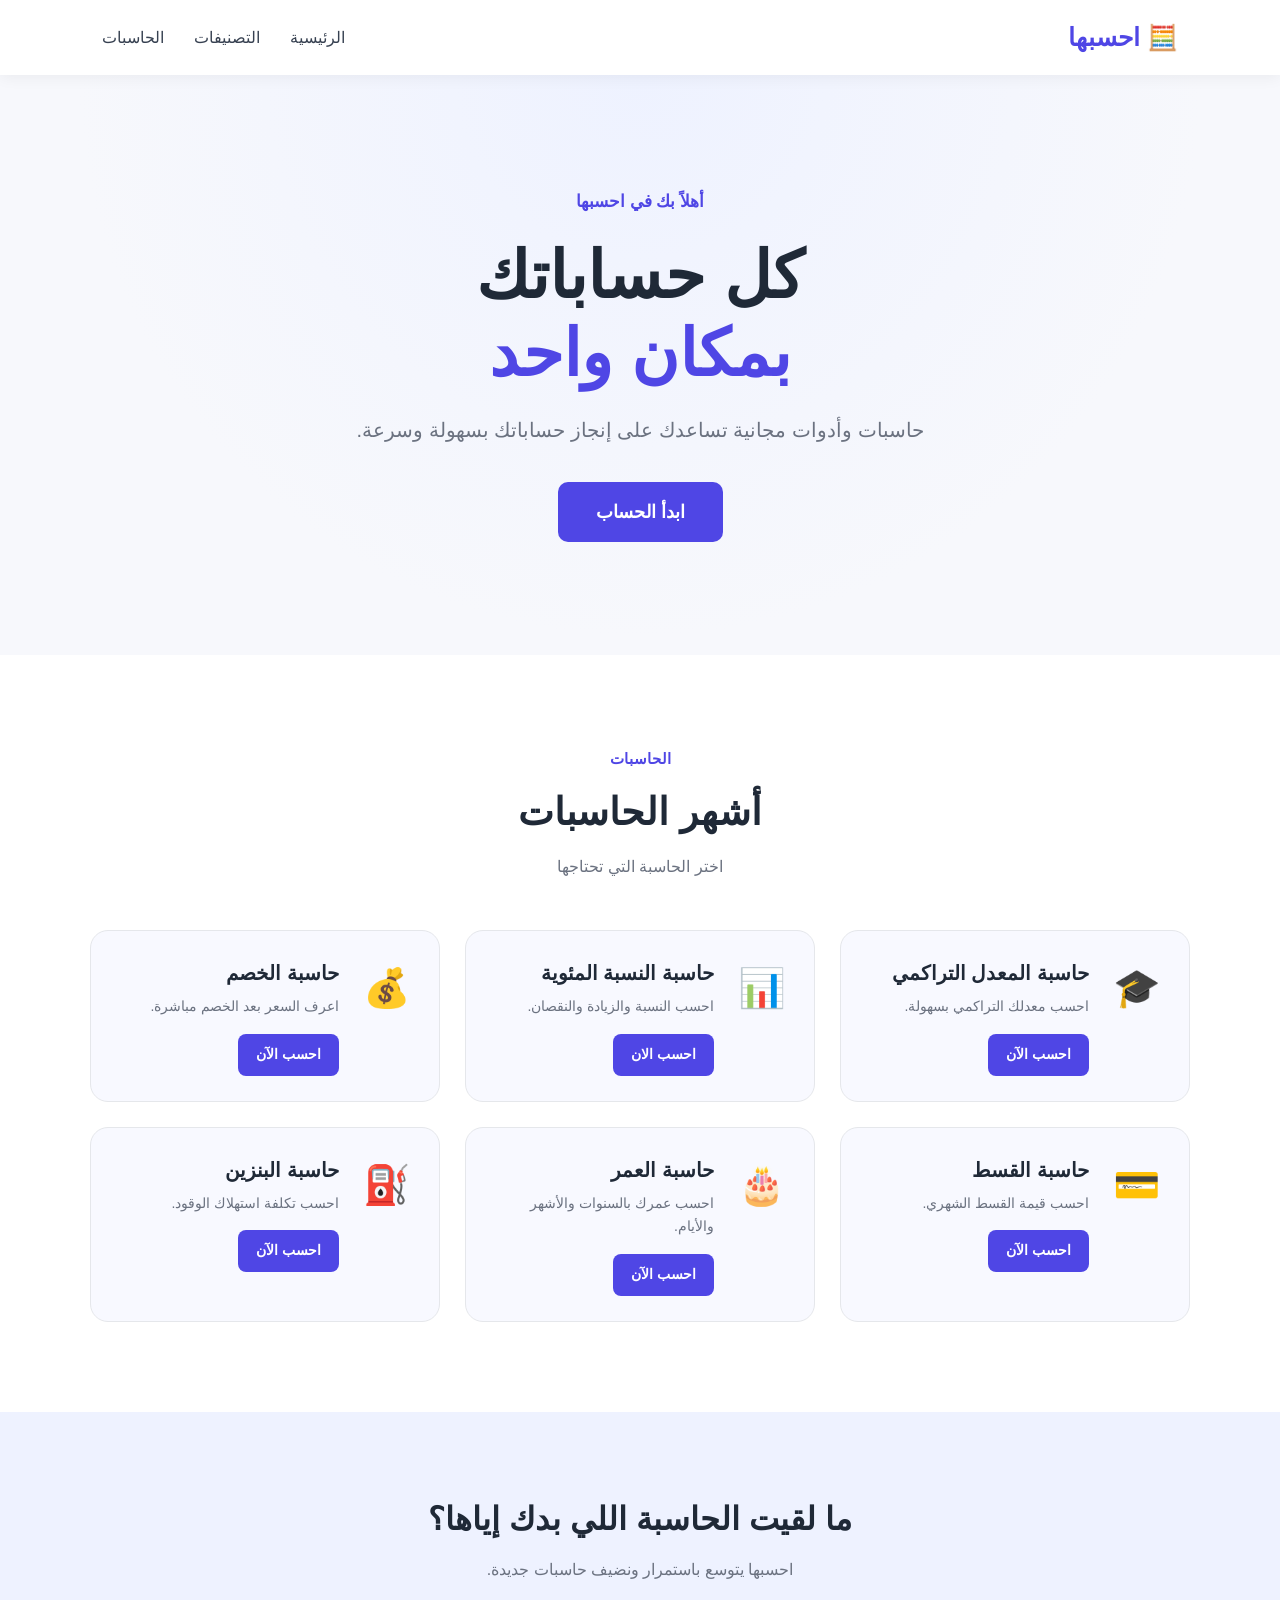
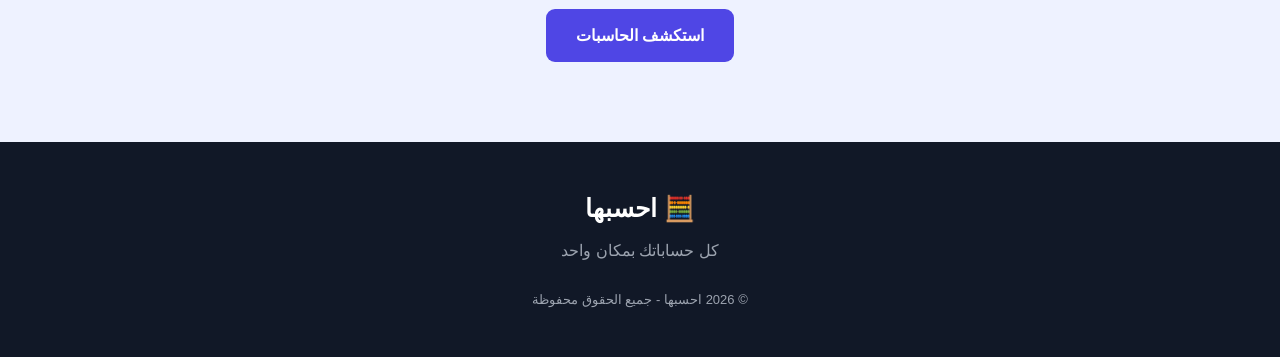
==== index.html @ ece6df64 "Rename filel1.html to index.html" ====
<!DOCTYPE html>
<html lang="ar" dir="rtl">

<head>
    <meta charset="UTF-8">

    <meta name="viewport"
          content="width=device-width, initial-scale=1.0">

    <meta name="description"
          content="احسبها - مجموعة من الحاسبات والأدوات المجانية للطلاب والحياة اليومية والمال.">

    <title>احسبها | كل حساباتك بمكان واحد</title>

    <link rel="stylesheet" href="style.css">
</head>

<body>

    <!-- Header -->

    <header>

        <a href="#" class="logo">
            🧮 احسبها
        </a>

        <nav>
            <a href="#home">الرئيسية</a>
            <a href="#categories">التصنيفات</a>
            <a href="#calculators">الحاسبات</a>
        </nav>

    </header>


    <!-- Hero -->

    <main>

        <section class="hero" id="home">

            <div class="hero-content">

                <span class="hero-small">
                    أهلاً بك في احسبها
                </span>

                <h1>
                    كل حساباتك<br>
                    <strong>بمكان واحد</strong>
                </h1>

                <p>
                    حاسبات وأدوات مجانية تساعدك على إنجاز حساباتك
                    بسهولة وسرعة.
                </p>

                <a href="#calculators" class="main-button">
                    ابدأ الحساب
                </a>

            </div>

        </section>


     
       

        <!-- Calculators -->

        <section class="calculators" id="calculators">

            <div class="section-title">

                <span>الحاسبات</span>

                <h2>
                    أشهر الحاسبات
                </h2>

                <p>
                    اختر الحاسبة التي تحتاجها
                </p>

            </div>


            <div class="calculator-grid">


                <div class="calculator-card" id="students">

                    <div class="calculator-icon">
                        🎓
                    </div>

                    <div>

                        <h3>
                            حاسبة المعدل التراكمي
                        </h3>

                        <p>
                            احسب معدلك التراكمي بسهولة.
                        </p>

                        <a href="gpa.html" class="calculator-link">
                             احسب الآن
                             </a>
                    </div>

                </div>


                <div class="calculator-card">

                    <div class="calculator-icon">
                        📊
                    </div>

                    <div>

                        <h3>
                            حاسبة النسبة المئوية
                        </h3>

                        <p>
                            احسب النسبة والزيادة والنقصان.
                        </p>
                    <a href="percentage.html" class="calculator-link">
                        احسب الان            
                        </a>
                    </div>

                </div>


                <div class="calculator-card" id="money">

                    <div class="calculator-icon">
                        💰
                    </div>

                    <div>

                        <h3>
                            حاسبة الخصم
                        </h3>

                        <p>
                            اعرف السعر بعد الخصم مباشرة.
                        </p>

                        <a href="discount.html" class="calculator-link">
                           احسب الآن
                        </a>

                    </div>

                </div>


                <div class="calculator-card">

                    <div class="calculator-icon">
                        💳
                    </div>

                    <div>

                        <h3>
                            حاسبة القسط
                        </h3>

                        <p>
                            احسب قيمة القسط الشهري.
                        </p>
                   <a href="loan.html" class="calculator-link">
                         احسب الآن
                      </a>
                    </div>

                </div>


                <div class="calculator-card" id="daily">

                    <div class="calculator-icon">
                        🎂
                    </div>

                    <div>

                        <h3>
                            حاسبة العمر
                        </h3>

                        <p>
                            احسب عمرك بالسنوات والأشهر والأيام.
                        </p>
                 <a href="age.html" class="calculator-link">
                             احسب الآن           
                         </a>

                    </div>

                </div>


                <div class="calculator-card" id="cars">

                    <div class="calculator-icon">
                        ⛽
                    </div>

                    <div>

                        <h3>
                            حاسبة البنزين
                        </h3>

                        <p>
                            احسب تكلفة استهلاك الوقود.
                        </p>
<a href="fuel.html" class="calculator-link">
    احسب الآن
</a>



                    </div>

                </div>

            </div>

        </section>


        <!-- CTA -->

        <section class="cta">

            <h2>
                ما لقيت الحاسبة اللي بدك إياها؟
            </h2>

            <p>
                احسبها يتوسع باستمرار ونضيف حاسبات جديدة.
            </p>

            <a href="#calculators">
                استكشف الحاسبات
            </a>

        </section>

    </main>


    <!-- Footer -->

    <footer>

        <div class="footer-logo">
            🧮 احسبها
        </div>

        <p>
            كل حساباتك بمكان واحد
        </p>

        <p class="copyright">
            © 2026 احسبها - جميع الحقوق محفوظة
        </p>

    </footer>


    <script src="script.js"></script>

</body>

</html>
---- style.css ----
* {
    margin: 0;
    padding: 0;
    box-sizing: border-box;
}

html {
    scroll-behavior: smooth;
}

body {
    font-family: Arial, sans-serif;
    background: #f7f8fc;
    color: #1f2937;
    line-height: 1.7;
}


/* =========================
   HEADER
========================= */

header {
    height: 75px;

    padding: 0 8%;

    background: white;

    display: flex;
    justify-content: space-between;
    align-items: center;

    position: sticky;
    top: 0;

    z-index: 1000;

    box-shadow: 0 2px 15px rgba(0, 0, 0, 0.06);
}

.logo {
    color: #4f46e5;

    font-size: 25px;

    font-weight: bold;

    text-decoration: none;
}

nav {
    display: flex;

    gap: 30px;
}

nav a {
    color: #374151;

    text-decoration: none;

    font-size: 16px;

    transition: 0.3s;
}

nav a:hover {
    color: #4f46e5;
}


/* =========================
   HERO
========================= */

.hero {
    min-height: 580px;

    display: flex;
    align-items: center;
    justify-content: center;

    text-align: center;

    padding: 70px 20px;

    background:
        radial-gradient(
            circle at top,
            #eef2ff,
            #f7f8fc 65%
        );
}

.hero-content {
    max-width: 750px;
}

.hero-small {
    color: #4f46e5;

    font-weight: bold;

    font-size: 17px;
}

.hero h1 {
    font-size: 65px;

    line-height: 1.2;

    margin: 20px 0;
}

.hero h1 strong {
    color: #4f46e5;
}

.hero p {
    color: #6b7280;

    font-size: 20px;

    max-width: 600px;

    margin: 0 auto 35px;
}

.main-button {
    display: inline-block;

    background: #4f46e5;

    color: white;

    padding: 15px 38px;

    border-radius: 10px;

    text-decoration: none;

    font-size: 18px;

    font-weight: bold;

    transition: 0.3s;
}

.main-button:hover {
    transform: translateY(-3px);

    background: #4338ca;
}


/* =========================
   SECTION TITLE
========================= */

section {
    scroll-margin-top: 90px;
}

.categories,
.calculators {
    padding: 90px 7%;
}

.section-title {
    text-align: center;

    margin-bottom: 50px;
}

.section-title span {
    color: #4f46e5;

    font-weight: bold;

    font-size: 15px;
}

.section-title h2 {
    font-size: 38px;

    margin: 8px 0;
}

.section-title p {
    color: #6b7280;
}


/* =========================
   CATEGORIES
========================= */

.category-grid {
    max-width: 1100px;

    margin: auto;

    display: grid;

    grid-template-columns:
        repeat(auto-fit, minmax(220px, 1fr));

    gap: 25px;
}

.category-card {
    background: white;

    padding: 30px;

    border-radius: 18px;

    text-decoration: none;

    color: #1f2937;

    box-shadow:
        0 5px 20px rgba(0, 0, 0, 0.06);

    transition: 0.3s;
}

.category-card:hover {
    transform: translateY(-7px);

    box-shadow:
        0 12px 30px rgba(0, 0, 0, 0.1);
}

.category-icon {
    font-size: 42px;

    margin-bottom: 15px;
}

.category-card h3 {
    font-size: 23px;

    margin-bottom: 7px;
}

.category-card p {
    color: #6b7280;

    font-size: 15px;
}


/* =========================
   CALCULATORS
========================= */

.calculators {
    background: white;
}

.calculator-grid {
    max-width: 1100px;

    margin: auto;

    display: grid;

    grid-template-columns:
        repeat(auto-fit, minmax(320px, 1fr));

    gap: 25px;
}

.calculator-card {
    display: flex;

    gap: 20px;

    align-items: flex-start;

    padding: 25px;

    background: #f8f9ff;

    border: 1px solid #e5e7eb;

    border-radius: 18px;

    transition: 0.3s;
}

.calculator-card:hover {
    transform: translateY(-5px);

    border-color: #c7d2fe;
}

.calculator-icon {
    font-size: 38px;

    min-width: 55px;

    text-align: center;
}

.calculator-card h3 {
    font-size: 20px;

    margin-bottom: 5px;
}

.calculator-card p {
    color: #6b7280;

    font-size: 14px;

    margin-bottom: 15px;
}

.calculator-card button {
    border: none;

    background: #4f46e5;

    color: white;

    padding: 9px 18px;

    border-radius: 8px;

    cursor: pointer;

    font-size: 14px;

    font-weight: bold;
}

.calculator-card button:hover {
    background: #4338ca;
}


/* =========================
   CTA
========================= */

.cta {
    padding: 80px 20px;

    text-align: center;

    background: #eef2ff;
}

.cta h2 {
    font-size: 32px;

    margin-bottom: 10px;
}

.cta p {
    color: #6b7280;

    margin-bottom: 25px;
}

.cta a {
    display: inline-block;

    background: #4f46e5;

    color: white;

    padding: 13px 30px;

    border-radius: 9px;

    text-decoration: none;

    font-weight: bold;
}


/* =========================
   FOOTER
========================= */

footer {
    background: #111827;

    color: white;

    text-align: center;

    padding: 45px 20px;
}

.footer-logo {
    font-size: 25px;

    font-weight: bold;

    margin-bottom: 8px;
}

footer p {
    color: #9ca3af;
}

.copyright {
    margin-top: 25px;

    font-size: 13px;
}


/* =========================
   MOBILE
========================= */

@media (max-width: 650px) {

    header {
        padding: 0 5%;
    }

    nav {
        gap: 12px;
    }

    nav a {
        font-size: 13px;
    }

    .hero h1 {
        font-size: 45px;
    }

    .hero p {
        font-size: 17px;
    }

    .section-title h2 {
        font-size: 30px;
    }

    .calculator-grid {
        grid-template-columns: 1fr;
    }

    .calculator-card {
        padding: 20px;
    }
}

/* =========================
   GPA CALCULATOR
========================= */

.calculator-page {

    max-width: 900px;

    margin: auto;

    padding: 70px 20px 100px;
}

.calculator-heading {

    text-align: center;

    margin-bottom: 40px;
}

.calculator-heading span {

    color: #4f46e5;

    font-weight: bold;
}

.calculator-heading h1 {

    font-size: 42px;

    margin: 10px 0;
}

.calculator-heading p {

    color: #6b7280;
}


/* Calculator Box */

.gpa-box {

    background: white;

    padding: 30px;

    border-radius: 20px;

    box-shadow:
        0 8px 30px rgba(0, 0, 0, 0.08);
}

.gpa-header {

    display: flex;

    justify-content: space-between;

    align-items: center;

    margin-bottom: 25px;
}

.gpa-header h2 {

    font-size: 24px;
}


/* Add Subject */

.add-button {

    border: none;

    background: #eef2ff;

    color: #4f46e5;

    padding: 10px 16px;

    border-radius: 8px;

    cursor: pointer;

    font-weight: bold;
}

.add-button:hover {

    background: #e0e7ff;
}


/* Subject */

.subject-row {

    display: grid;

    grid-template-columns:
        2fr 1fr 1fr 45px;

    gap: 10px;

    margin-bottom: 12px;
}

.subject-row input {

    width: 100%;

    padding: 13px;

    border: 1px solid #d1d5db;

    border-radius: 8px;

    outline: none;

    font-size: 15px;
}

.subject-row input:focus {

    border-color: #4f46e5;
}


/* Delete */

.delete-button {

    border: none;

    background: #fee2e2;

    color: #dc2626;

    border-radius: 8px;

    font-size: 22px;

    cursor: pointer;
}

.delete-button:hover {

    background: #fecaca;
}


/* Calculate */

.calculate-button {

    width: 100%;

    border: none;

    background: #4f46e5;

    color: white;

    padding: 15px;

    margin-top: 15px;

    border-radius: 10px;

    cursor: pointer;

    font-size: 17px;

    font-weight: bold;

    transition: 0.3s;
}

.calculate-button:hover {

    background: #4338ca;

    transform: translateY(-2px);
}


/* Result */

.result {

    margin-top: 30px;

    padding: 30px;

    background: #eef2ff;

    border-radius: 15px;

    text-align: center;
}

.result span {

    display: block;

    color: #6b7280;

    margin-bottom: 5px;
}

.result strong {

    display: block;

    color: #4f46e5;

    font-size: 55px;

    line-height: 1.2;
}

.result p {

    margin-top: 10px;

    font-weight: bold;
}


/* Info */

.info-box {

    background: white;

    margin-top: 30px;

    padding: 30px;

    border-radius: 15px;

    box-shadow:
        0 5px 20px rgba(0, 0, 0, 0.05);
}

.info-box h2 {

    margin-bottom: 15px;
}

.info-box p {

    color: #6b7280;

    margin-bottom: 10px;
}


/* Mobile */

@media (max-width: 600px) {

    .calculator-heading h1 {

        font-size: 32px;
    }

    .gpa-box {

        padding: 20px;
    }

    .gpa-header {

        align-items: flex-start;

        gap: 15px;

        flex-direction: column;
    }

    .subject-row {

        grid-template-columns: 1fr 1fr;

    }

    .subject-name {

        grid-column: 1 / 3;
    }

    .delete-button {

        height: 45px;
    }
}

.calculator-link {
    display: inline-block;
    background: #4f46e5;
    color: white;
    padding: 9px 18px;
    border-radius: 8px;
    text-decoration: none;
    font-size: 14px;
    font-weight: bold;
}

.calculator-link:hover {
    background: #4338ca;
}

.percentage-box {
    margin-bottom: 25px;
}

.percentage-box p {
    color: #666;
    margin-bottom: 20px;
}

.percentage-inputs {
    display: flex;
    align-items: center;
    gap: 12px;
    margin-bottom: 20px;
}

.percentage-inputs input {
    flex: 1;
    padding: 12px;
    border: 1px solid #ddd;
    border-radius: 8px;
    font-size: 15px;
    outline: none;
}

.percentage-inputs input:focus {
    border-color: #4f46e5;
}

.percentage-inputs span {
    font-weight: bold;
    color: #555;
}

.percentage-buttons {
    display: flex;
    gap: 10px;
}

.percentage-buttons .calculate-button {
    flex: 1;
}

@media (max-width: 600px) {

    .percentage-inputs {
        flex-direction: column;
        align-items: stretch;
    }

    .percentage-inputs span {
        text-align: center;
    }

    .percentage-buttons {
        flex-direction: column;
    }

}

.discount-box {
    max-width: 650px;
    margin: 0 auto 25px;
}

.discount-box .input-group {
    margin-bottom: 20px;
}

.discount-box label {
    display: block;
    margin-bottom: 8px;
    font-weight: bold;
}

.discount-box input {
    width: 100%;
    box-sizing: border-box;
    padding: 13px;
    border: 1px solid #ddd;
    border-radius: 8px;
    font-size: 15px;
    outline: none;
}

.discount-box input:focus {
    border-color: #4f46e5;
}


.loan-box {
    max-width: 650px;
    margin: 0 auto 25px;
}

.loan-box .input-group {
    margin-bottom: 20px;
}

.loan-box label {
    display: block;
    margin-bottom: 8px;
    font-weight: bold;
}

.loan-box input {
    width: 100%;
    box-sizing: border-box;
    padding: 13px;
    border: 1px solid #ddd;
    border-radius: 8px;
    font-size: 15px;
    outline: none;
}

.loan-box input:focus {
    border-color: #4f46e5;
}


.age-box {
    max-width: 650px;
    margin: 0 auto 25px;
}

.age-box .input-group {
    margin-bottom: 20px;
}

.age-box label {
    display: block;
    margin-bottom: 8px;
    font-weight: bold;
}

.age-box input {
    width: 100%;
    box-sizing: border-box;
    padding: 13px;
    border: 1px solid #ddd;
    border-radius: 8px;
    font-size: 15px;
    outline: none;
}

.age-box input:focus {
    border-color: #4f46e5;
}

.fuel-box {
    max-width: 650px;
    margin: 0 auto 25px;
}

.fuel-box .input-group {
    margin-bottom: 20px;
}

.fuel-box label {
    display: block;
    margin-bottom: 8px;
    font-weight: bold;
}

.fuel-box input {
    width: 100%;
    box-sizing: border-box;
    padding: 13px;
    border: 1px solid #ddd;
    border-radius: 8px;
    font-size: 15px;
    outline: none;
}

.fuel-box input:focus {
    border-color: #4f46e5;
}
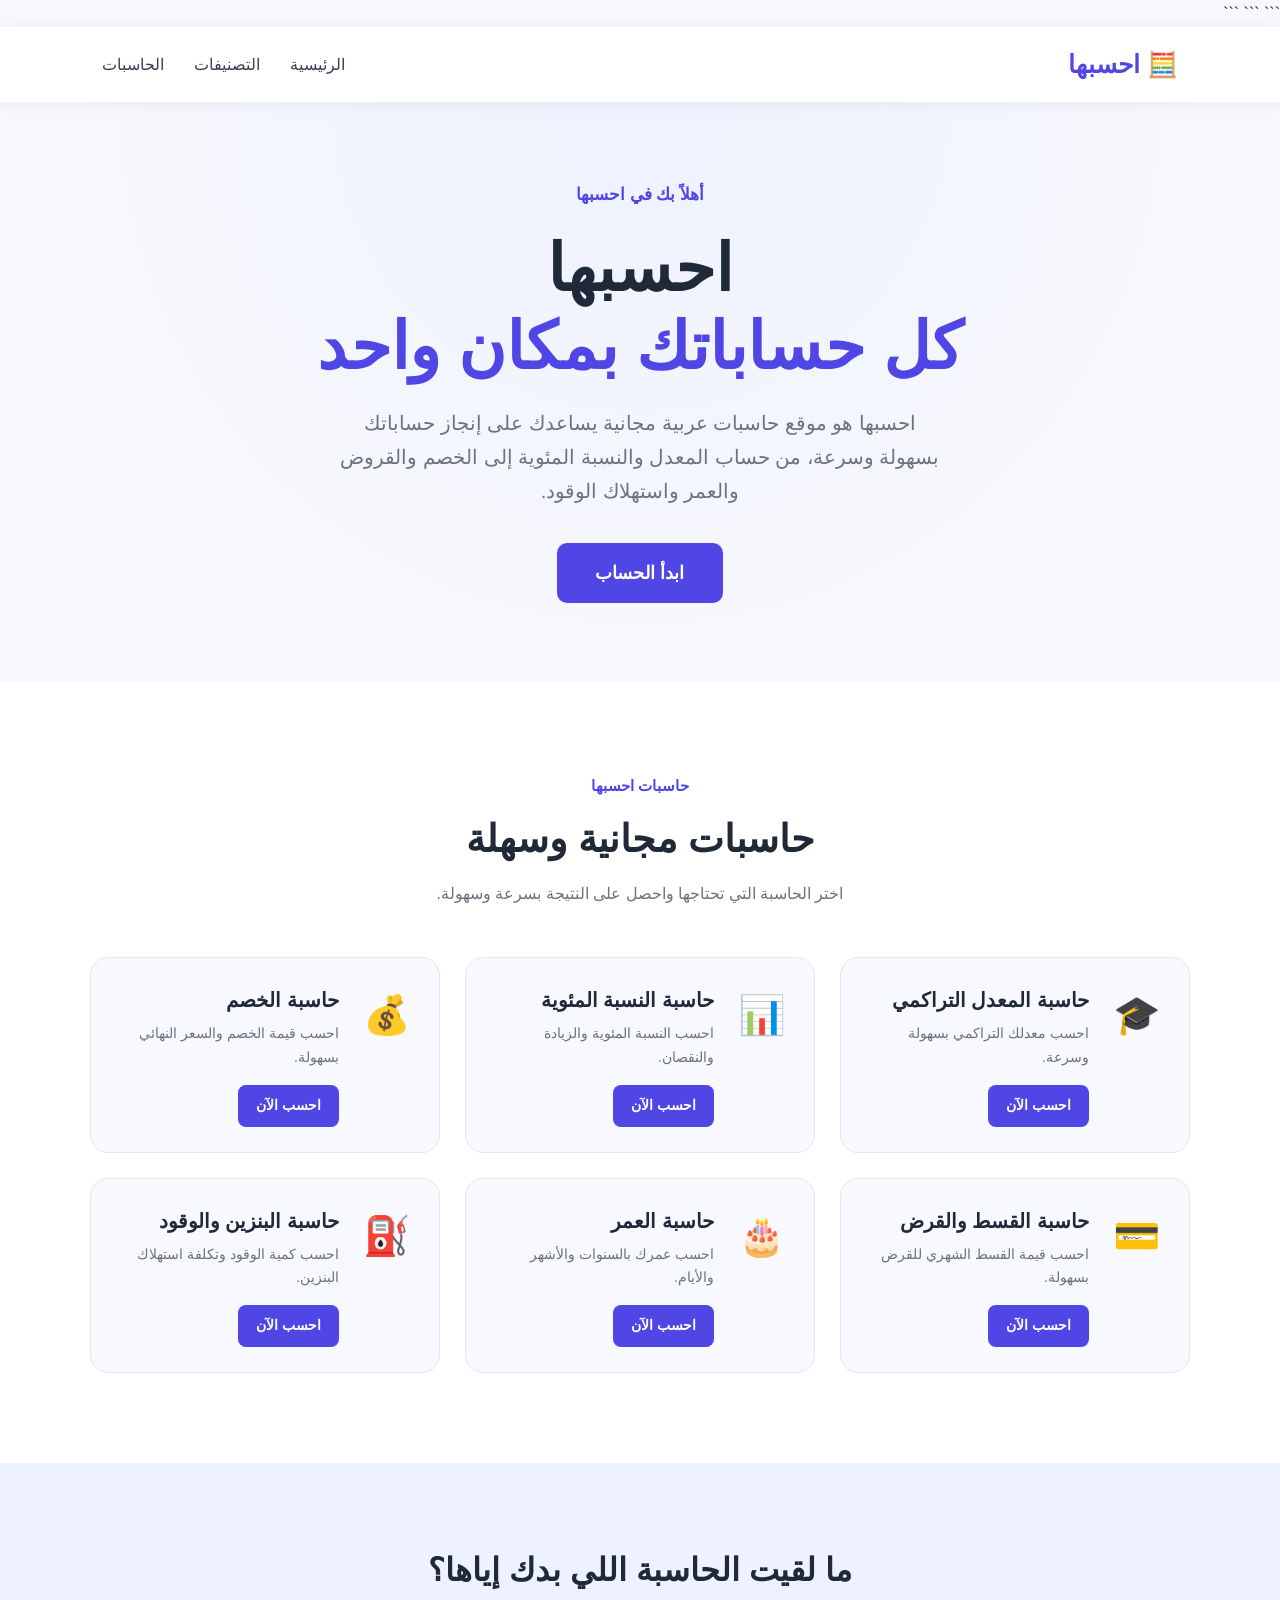
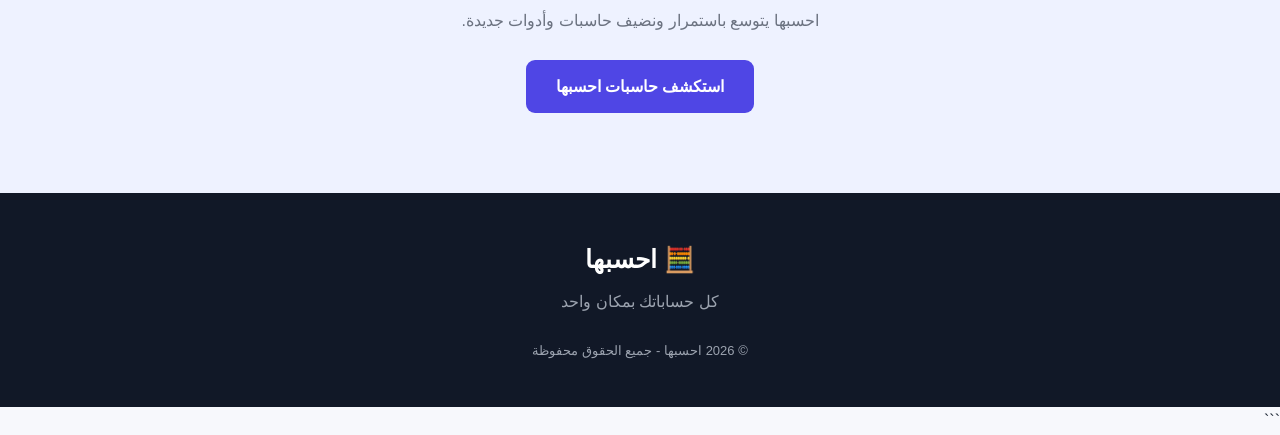
==== commit 0b179a9a: "Update index.html" ====
--- a/index.html
+++ b/index.html
@@ -1,286 +1,349 @@
-
 <!DOCTYPE html>
+
 <html lang="ar" dir="rtl">
 
 <head>
     <meta charset="UTF-8">
 
-    <meta name="viewport"
-          content="width=device-width, initial-scale=1.0">
-
-    <meta name="description"
-          content="احسبها - مجموعة من الحاسبات والأدوات المجانية للطلاب والحياة اليومية والمال.">
-
-    <title>احسبها | كل حساباتك بمكان واحد</title>
-
-    <link rel="stylesheet" href="style.css">
+```
+<meta name="viewport" content="width=device-width, initial-scale=1.0">
+
+<!-- SEO -->
+<title>احسبها | حاسبات مجانية لكل حساباتك</title>
+
+<meta name="description"
+      content="احسبها موقع حاسبات مجانية باللغة العربية. احسب المعدل التراكمي، النسبة المئوية، الخصم، القروض، العمر، واستهلاك الوقود بسهولة وسرعة.">
+
+<meta name="robots" content="index, follow">
+
+<link rel="canonical"
+      href="https://ahsebha.github.io/ahsebha/">
+
+<!-- Open Graph -->
+<meta property="og:title"
+      content="احسبها | حاسبات مجانية لكل حساباتك">
+
+<meta property="og:description"
+      content="حاسبات عربية مجانية للمعدل، النسبة المئوية، الخصم، القروض، العمر والوقود.">
+
+<meta property="og:url"
+      content="https://ahsebha.github.io/ahsebha/">
+
+<meta property="og:type"
+      content="website">
+
+<meta property="og:locale"
+      content="ar_JO">
+
+<link rel="stylesheet" href="style.css">
+```
+
 </head>
 
 <body>
 
-    <!-- Header -->
-
-    <header>
-
-        <a href="#" class="logo">
-            🧮 احسبها
+```
+<!-- Header -->
+
+<header>
+
+    <a href="index.html"
+       class="logo"
+       aria-label="احسبها - الصفحة الرئيسية">
+        🧮 احسبها
+    </a>
+
+    <nav aria-label="القائمة الرئيسية">
+        <a href="#home">الرئيسية</a>
+        <a href="#categories">التصنيفات</a>
+        <a href="#calculators">الحاسبات</a>
+    </nav>
+
+</header>
+
+
+<!-- Main Content -->
+
+<main>
+
+    <!-- Hero -->
+
+    <section class="hero" id="home">
+
+        <div class="hero-content">
+
+            <span class="hero-small">
+                أهلاً بك في احسبها
+            </span>
+
+            <h1>
+                احسبها
+                <br>
+                <strong>كل حساباتك بمكان واحد</strong>
+            </h1>
+
+            <p>
+                احسبها هو موقع حاسبات عربية مجانية يساعدك
+                على إنجاز حساباتك بسهولة وسرعة، من حساب
+                المعدل والنسبة المئوية إلى الخصم والقروض
+                والعمر واستهلاك الوقود.
+            </p>
+
+            <a href="#calculators" class="main-button">
+                ابدأ الحساب
+            </a>
+
+        </div>
+
+    </section>
+
+
+    <!-- Calculators -->
+
+    <section class="calculators"
+             id="calculators"
+             aria-labelledby="calculators-title">
+
+        <div class="section-title">
+
+            <span>حاسبات احسبها</span>
+
+            <h2 id="calculators-title">
+                حاسبات مجانية وسهلة
+            </h2>
+
+            <p>
+                اختر الحاسبة التي تحتاجها واحصل على النتيجة
+                بسرعة وسهولة.
+            </p>
+
+        </div>
+
+
+        <div class="calculator-grid">
+
+
+            <!-- GPA -->
+
+            <div class="calculator-card" id="students">
+
+                <div class="calculator-icon">
+                    🎓
+                </div>
+
+                <div>
+
+                    <h3>
+                        حاسبة المعدل التراكمي
+                    </h3>
+
+                    <p>
+                        احسب معدلك التراكمي بسهولة وسرعة.
+                    </p>
+
+                    <a href="gpa.html"
+                       class="calculator-link"
+                       aria-label="فتح حاسبة المعدل التراكمي">
+                        احسب الآن
+                    </a>
+
+                </div>
+
+            </div>
+
+
+            <!-- Percentage -->
+
+            <div class="calculator-card">
+
+                <div class="calculator-icon">
+                    📊
+                </div>
+
+                <div>
+
+                    <h3>
+                        حاسبة النسبة المئوية
+                    </h3>
+
+                    <p>
+                        احسب النسبة المئوية والزيادة والنقصان.
+                    </p>
+
+                    <a href="percentage.html"
+                       class="calculator-link"
+                       aria-label="فتح حاسبة النسبة المئوية">
+                        احسب الآن
+                    </a>
+
+                </div>
+
+            </div>
+
+
+            <!-- Discount -->
+
+            <div class="calculator-card" id="money">
+
+                <div class="calculator-icon">
+                    💰
+                </div>
+
+                <div>
+
+                    <h3>
+                        حاسبة الخصم
+                    </h3>
+
+                    <p>
+                        احسب قيمة الخصم والسعر النهائي بسهولة.
+                    </p>
+
+                    <a href="discount.html"
+                       class="calculator-link"
+                       aria-label="فتح حاسبة الخصم">
+                        احسب الآن
+                    </a>
+
+                </div>
+
+            </div>
+
+
+            <!-- Loan -->
+
+            <div class="calculator-card">
+
+                <div class="calculator-icon">
+                    💳
+                </div>
+
+                <div>
+
+                    <h3>
+                        حاسبة القسط والقرض
+                    </h3>
+
+                    <p>
+                        احسب قيمة القسط الشهري للقرض بسهولة.
+                    </p>
+
+                    <a href="loan.html"
+                       class="calculator-link"
+                       aria-label="فتح حاسبة القسط والقرض">
+                        احسب الآن
+                    </a>
+
+                </div>
+
+            </div>
+
+
+            <!-- Age -->
+
+            <div class="calculator-card" id="daily">
+
+                <div class="calculator-icon">
+                    🎂
+                </div>
+
+                <div>
+
+                    <h3>
+                        حاسبة العمر
+                    </h3>
+
+                    <p>
+                        احسب عمرك بالسنوات والأشهر والأيام.
+                    </p>
+
+                    <a href="age.html"
+                       class="calculator-link"
+                       aria-label="فتح حاسبة العمر">
+                        احسب الآن
+                    </a>
+
+                </div>
+
+            </div>
+
+
+            <!-- Fuel -->
+
+            <div class="calculator-card" id="cars">
+
+                <div class="calculator-icon">
+                    ⛽
+                </div>
+
+                <div>
+
+                    <h3>
+                        حاسبة البنزين والوقود
+                    </h3>
+
+                    <p>
+                        احسب كمية الوقود وتكلفة استهلاك البنزين.
+                    </p>
+
+                    <a href="fuel.html"
+                       class="calculator-link"
+                       aria-label="فتح حاسبة البنزين والوقود">
+                        احسب الآن
+                    </a>
+
+                </div>
+
+            </div>
+
+        </div>
+
+    </section>
+
+
+    <!-- CTA -->
+
+    <section class="cta"
+             aria-labelledby="cta-title">
+
+        <h2 id="cta-title">
+            ما لقيت الحاسبة اللي بدك إياها؟
+        </h2>
+
+        <p>
+            احسبها يتوسع باستمرار ونضيف حاسبات وأدوات جديدة.
+        </p>
+
+        <a href="#calculators">
+            استكشف حاسبات احسبها
         </a>
 
-        <nav>
-            <a href="#home">الرئيسية</a>
-            <a href="#categories">التصنيفات</a>
-            <a href="#calculators">الحاسبات</a>
-        </nav>
-
-    </header>
-
-
-    <!-- Hero -->
-
-    <main>
-
-        <section class="hero" id="home">
-
-            <div class="hero-content">
-
-                <span class="hero-small">
-                    أهلاً بك في احسبها
-                </span>
-
-                <h1>
-                    كل حساباتك<br>
-                    <strong>بمكان واحد</strong>
-                </h1>
-
-                <p>
-                    حاسبات وأدوات مجانية تساعدك على إنجاز حساباتك
-                    بسهولة وسرعة.
-                </p>
-
-                <a href="#calculators" class="main-button">
-                    ابدأ الحساب
-                </a>
-
-            </div>
-
-        </section>
-
-
-     
-       
-
-        <!-- Calculators -->
-
-        <section class="calculators" id="calculators">
-
-            <div class="section-title">
-
-                <span>الحاسبات</span>
-
-                <h2>
-                    أشهر الحاسبات
-                </h2>
-
-                <p>
-                    اختر الحاسبة التي تحتاجها
-                </p>
-
-            </div>
-
-
-            <div class="calculator-grid">
-
-
-                <div class="calculator-card" id="students">
-
-                    <div class="calculator-icon">
-                        🎓
-                    </div>
-
-                    <div>
-
-                        <h3>
-                            حاسبة المعدل التراكمي
-                        </h3>
-
-                        <p>
-                            احسب معدلك التراكمي بسهولة.
-                        </p>
-
-                        <a href="gpa.html" class="calculator-link">
-                             احسب الآن
-                             </a>
-                    </div>
-
-                </div>
-
-
-                <div class="calculator-card">
-
-                    <div class="calculator-icon">
-                        📊
-                    </div>
-
-                    <div>
-
-                        <h3>
-                            حاسبة النسبة المئوية
-                        </h3>
-
-                        <p>
-                            احسب النسبة والزيادة والنقصان.
-                        </p>
-                    <a href="percentage.html" class="calculator-link">
-                        احسب الان            
-                        </a>
-                    </div>
-
-                </div>
-
-
-                <div class="calculator-card" id="money">
-
-                    <div class="calculator-icon">
-                        💰
-                    </div>
-
-                    <div>
-
-                        <h3>
-                            حاسبة الخصم
-                        </h3>
-
-                        <p>
-                            اعرف السعر بعد الخصم مباشرة.
-                        </p>
-
-                        <a href="discount.html" class="calculator-link">
-                           احسب الآن
-                        </a>
-
-                    </div>
-
-                </div>
-
-
-                <div class="calculator-card">
-
-                    <div class="calculator-icon">
-                        💳
-                    </div>
-
-                    <div>
-
-                        <h3>
-                            حاسبة القسط
-                        </h3>
-
-                        <p>
-                            احسب قيمة القسط الشهري.
-                        </p>
-                   <a href="loan.html" class="calculator-link">
-                         احسب الآن
-                      </a>
-                    </div>
-
-                </div>
-
-
-                <div class="calculator-card" id="daily">
-
-                    <div class="calculator-icon">
-                        🎂
-                    </div>
-
-                    <div>
-
-                        <h3>
-                            حاسبة العمر
-                        </h3>
-
-                        <p>
-                            احسب عمرك بالسنوات والأشهر والأيام.
-                        </p>
-                 <a href="age.html" class="calculator-link">
-                             احسب الآن           
-                         </a>
-
-                    </div>
-
-                </div>
-
-
-                <div class="calculator-card" id="cars">
-
-                    <div class="calculator-icon">
-                        ⛽
-                    </div>
-
-                    <div>
-
-                        <h3>
-                            حاسبة البنزين
-                        </h3>
-
-                        <p>
-                            احسب تكلفة استهلاك الوقود.
-                        </p>
-<a href="fuel.html" class="calculator-link">
-    احسب الآن
-</a>
-
-
-
-                    </div>
-
-                </div>
-
-            </div>
-
-        </section>
-
-
-        <!-- CTA -->
-
-        <section class="cta">
-
-            <h2>
-                ما لقيت الحاسبة اللي بدك إياها؟
-            </h2>
-
-            <p>
-                احسبها يتوسع باستمرار ونضيف حاسبات جديدة.
-            </p>
-
-            <a href="#calculators">
-                استكشف الحاسبات
-            </a>
-
-        </section>
-
-    </main>
-
-
-    <!-- Footer -->
-
-    <footer>
-
-        <div class="footer-logo">
-            🧮 احسبها
-        </div>
-
-        <p>
-            كل حساباتك بمكان واحد
-        </p>
-
-        <p class="copyright">
-            © 2026 احسبها - جميع الحقوق محفوظة
-        </p>
-
-    </footer>
-
-
-    <script src="script.js"></script>
+    </section>
+
+</main>
+
+
+<!-- Footer -->
+
+<footer>
+
+    <div class="footer-logo">
+        🧮 احسبها
+    </div>
+
+    <p>
+        كل حساباتك بمكان واحد
+    </p>
+
+    <p class="copyright">
+        © 2026 احسبها - جميع الحقوق محفوظة
+    </p>
+
+</footer>
+
+
+<script src="script.js"></script>
+```
 
 </body>
 
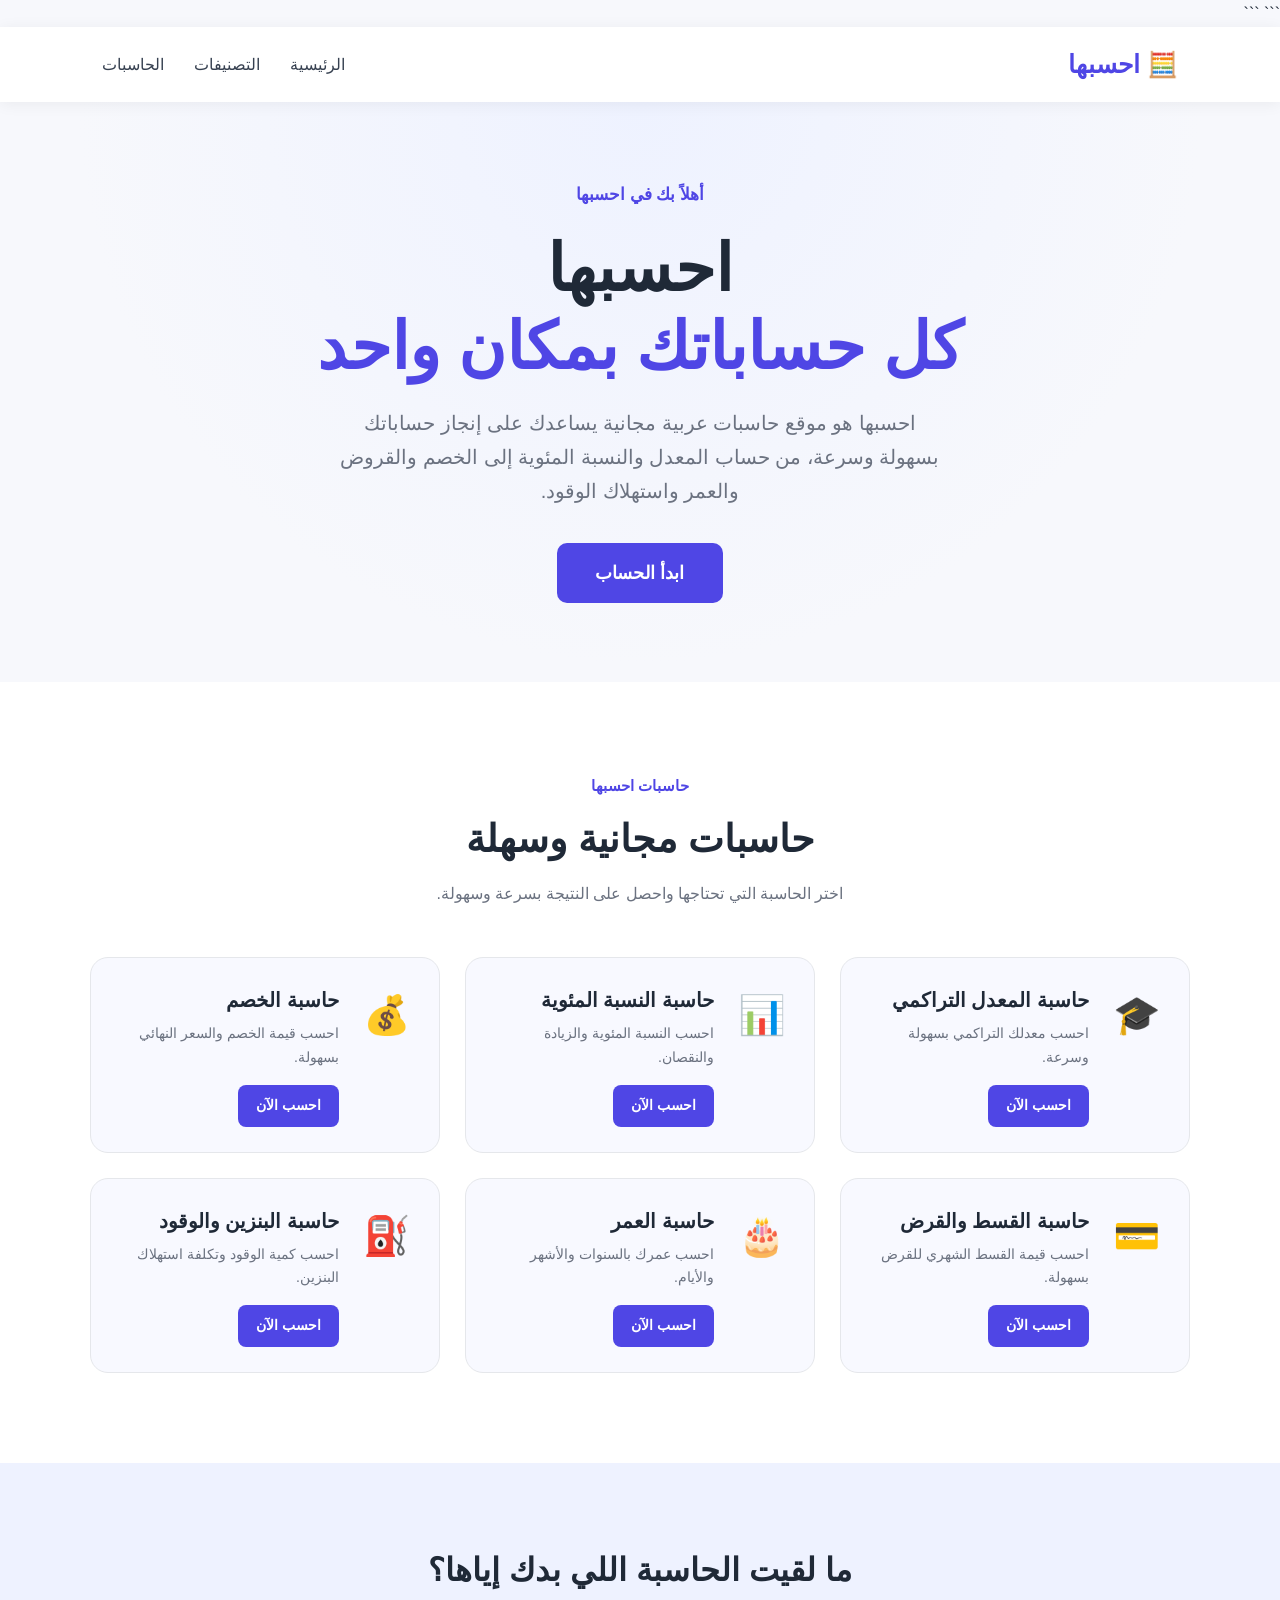
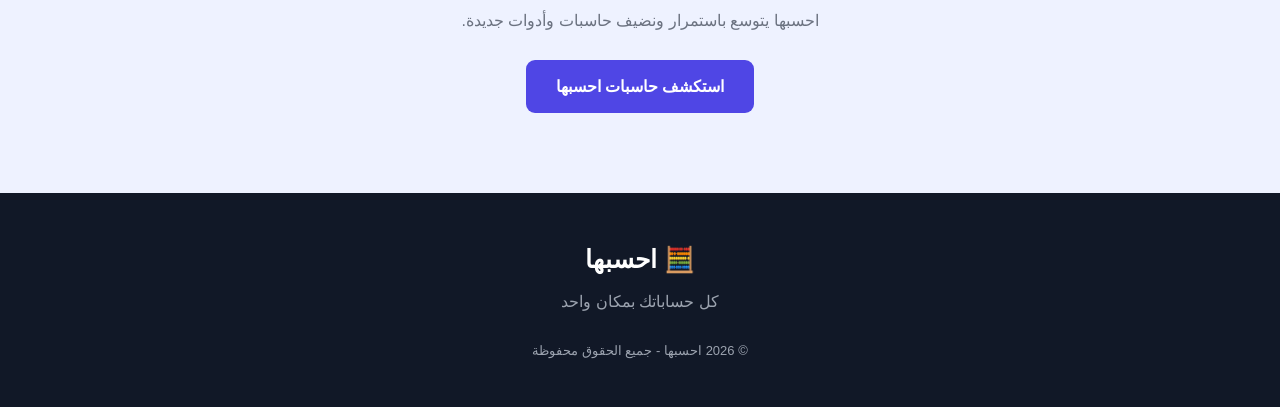
==== commit 2c0134b9: "Update index.html" ====
--- a/index.html
+++ b/index.html
@@ -5,12 +5,12 @@
 <head>
     <meta charset="UTF-8">
 
-```
+
 <meta name="viewport" content="width=device-width, initial-scale=1.0">
 
 <!-- SEO -->
 <title>احسبها | حاسبات مجانية لكل حساباتك</title>
-
+<link rel="icon" type="image/jpeg" href="logo.jpg">
 <meta name="description"
       content="احسبها موقع حاسبات مجانية باللغة العربية. احسب المعدل التراكمي، النسبة المئوية، الخصم، القروض، العمر، واستهلاك الوقود بسهولة وسرعة.">
 
@@ -343,7 +343,7 @@
 
 
 <script src="script.js"></script>
-```
+
 
 </body>
 
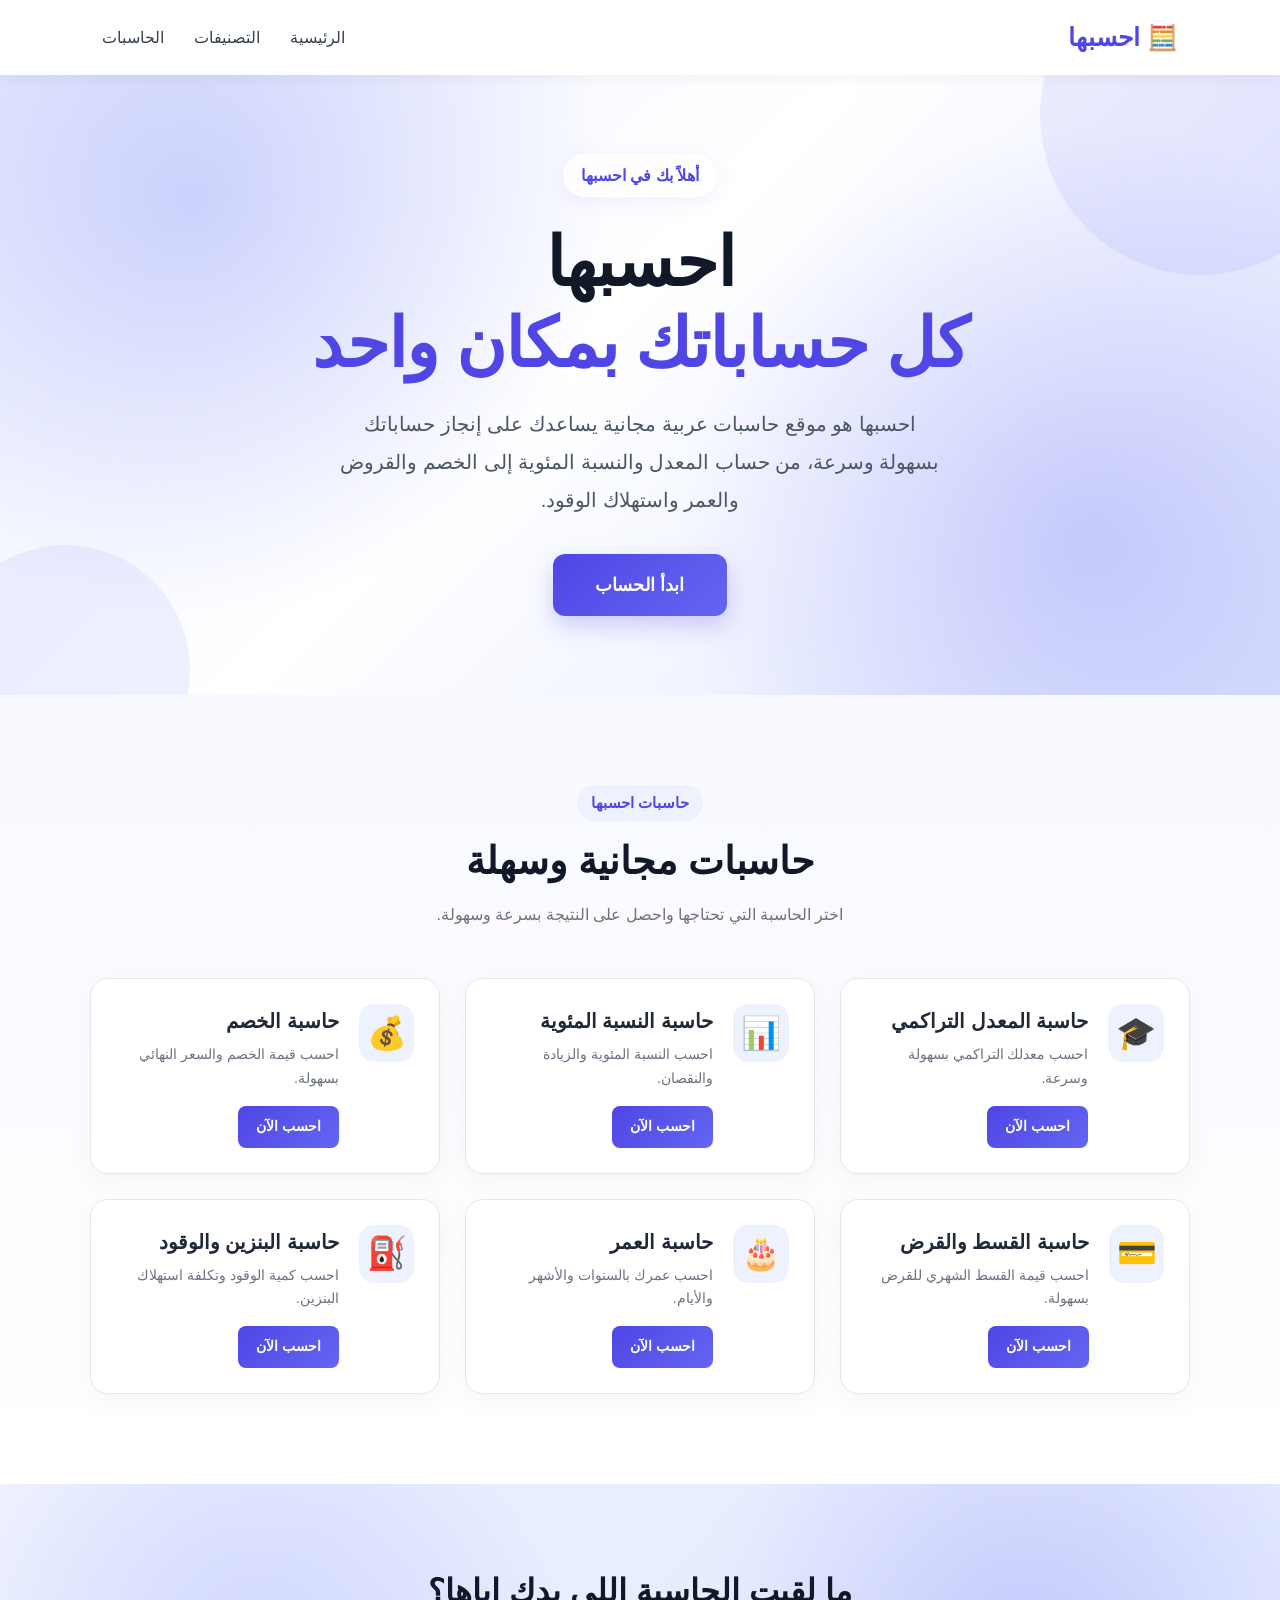
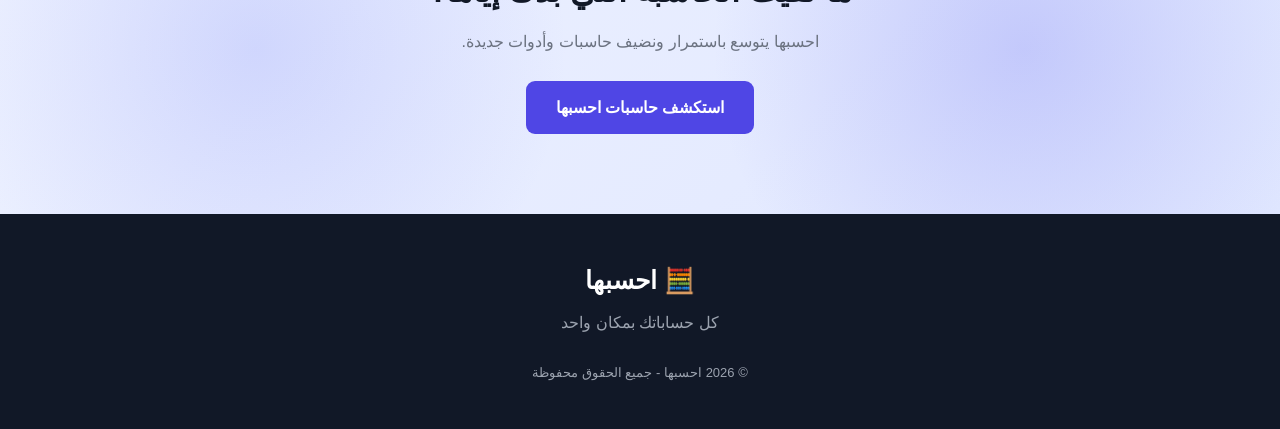
==== commit 184f765e: "Update index.html" ====
--- a/index.html
+++ b/index.html
@@ -36,13 +36,12 @@
       content="ar_JO">
 
 <link rel="stylesheet" href="style.css">
-```
+
 
 </head>
 
 <body>
 
-```
 <!-- Header -->
 
 <header>
--- a/style.css
+++ b/style.css
@@ -949,3 +949,237 @@
 .fuel-box input:focus {
     border-color: #4f46e5;
 }
+
+/* =========================================
+PREMIUM GPA CALCULATOR
+========================================= */
+
+.gpa-box {
+border: 1px solid #e5e7eb;
+position: relative;
+overflow: hidden;
+transition: 0.3s ease;
+}
+
+.gpa-box {
+box-shadow: 0 15px 40px rgba(79, 70, 229, 0.10);
+transform: translateY(-2px);
+}
+
+.gpa-box h2 {
+color: #111827;
+font-size: 23px;
+margin-bottom: 25px;
+position: relative;
+padding-right: 15px;
+}
+
+.gpa-box h2::before {
+content: "";
+position: absolute;
+right: 0;
+top: 4px;
+width: 4px;
+height: 24px;
+background: #4f46e5;
+border-radius: 10px;
+}
+
+/* =========================
+PREVIOUS DATA
+========================= */
+
+.previous-data {
+display: grid;
+grid-template-columns: repeat(2, 1fr);
+gap: 20px;
+}
+
+.previous-data .input-group {
+background: #f8f9ff;
+padding: 20px;
+border: 1px solid #e5e7eb;
+border-radius: 15px;
+}
+
+.previous-data label {
+display: block;
+font-weight: bold;
+color: #374151;
+margin-bottom: 10px;
+}
+
+.previous-data input {
+width: 100%;
+padding: 15px;
+border: 2px solid #e5e7eb;
+border-radius: 11px;
+background: white;
+outline: none;
+font-size: 17px;
+transition: 0.25s;
+}
+
+.previous-data input {
+border-color: #4f46e5;
+box-shadow: 0 0 0 4px rgba(79, 70, 229, 0.10);
+}
+
+/* =========================
+SUBJECTS AREA
+========================= */
+
+#subjects {
+display: flex;
+flex-direction: column;
+gap: 12px;
+}
+
+.subject-row {
+background: #f8f9ff;
+border: 1px solid #e5e7eb;
+padding: 12px;
+border-radius: 14px;
+margin-bottom: 0;
+transition: 0.25s;
+}
+
+.subject-row {
+border-color: #c7d2fe;
+box-shadow: 0 5px 18px rgba(0, 0, 0, 0.04);
+}
+
+.subject-row input {
+background: white;
+border: 2px solid #e5e7eb;
+border-radius: 10px;
+padding: 13px;
+transition: 0.25s;
+}
+
+.subject-row input {
+border-color: #4f46e5;
+box-shadow: 0 0 0 4px rgba(79, 70, 229, 0.08);
+}
+
+/* =========================
+DELETE BUTTON
+========================= */
+
+.delete-button {
+transition: 0.2s;
+font-size: 16px;
+font-weight: bold;
+}
+
+.delete-button {
+transform: scale(1.04);
+}
+
+/* =========================
+ADD SUBJECT
+========================= */
+
+.add-button {
+margin-top: 20px;
+padding: 13px 20px;
+border: 2px dashed #c7d2fe;
+background: #f8f9ff;
+border-radius: 12px;
+font-size: 15px;
+transition: 0.25s;
+}
+
+.add-button {
+background: #eef2ff;
+border-color: #818cf8;
+transform: translateY(-1px);
+}
+
+/* =========================
+CALCULATE BUTTON
+========================= */
+
+.gpa-box .calculate-button {
+margin-top: 20px;
+padding: 17px;
+border-radius: 12px;
+font-size: 18px;
+box-shadow: 0 8px 20px rgba(79, 70, 229, 0.20);
+}
+
+.gpa-box .calculate-button {
+box-shadow: 0 12px 25px rgba(79, 70, 229, 0.28);
+}
+
+/* =========================
+GPA RESULT
+========================= */
+
+.gpa-box .result {
+margin-top: 25px;
+padding: 35px 25px;
+border: 1px solid #c7d2fe;
+background: linear-gradient(135deg, #eef2ff, #f8f9ff);
+border-radius: 18px;
+}
+
+.gpa-box .result span {
+font-size: 16px;
+font-weight: bold;
+color: #6b7280;
+}
+
+.gpa-box .result strong {
+font-size: 64px;
+font-weight: 800;
+margin: 8px 0;
+}
+
+.gpa-box .result p {
+color: #374151;
+font-size: 15px;
+}
+
+/* =========================
+GPA MOBILE
+========================= */
+
+@media (max-width: 600px) {
+
+.previous-data {
+    grid-template-columns: 1fr;
+    gap: 12px;
+}
+
+.previous-data .input-group {
+    padding: 16px;
+}
+
+.subject-row {
+    grid-template-columns: 1fr 1fr;
+    padding: 12px;
+}
+
+.subject-name {
+    grid-column: 1 / 3;
+}
+
+.subject-hours,
+.subject-grade {
+    width: 100%;
+}
+
+.delete-button {
+    grid-column: 1 / 3;
+    height: 42px;
+}
+
+.gpa-box .result strong {
+    font-size: 50px;
+}
+
+}
+
+/* ========================================= PREMIUM HOME PAGE ========================================= */ /* خلفية الصفحة الرئيسية */ 
+body { background: #f7f8fc; } /* HERO الرئيسي */ .hero { position: relative; min-height: 620px; overflow: hidden; background: radial-gradient(circle at 15% 20%, rgba(129, 140, 248, 0.35), transparent 35%), radial-gradient(circle at 85% 75%, rgba(99, 102, 241, 0.28), transparent 35%), linear-gradient(135deg, #eef2ff 0%, #ffffff 45%, #e0e7ff 100%); } /* دوائر ديكورية بالخلفية */ .hero::before { content: ""; position: absolute; width: 320px; height: 320px; border-radius: 50%; background: rgba(99, 102, 241, 0.10); top: -120px; right: -80px; } .hero::after { content: ""; position: absolute; width: 250px; height: 250px; border-radius: 50%; background: rgba(129, 140, 248, 0.12); bottom: -100px; left: -60px; } /* محتوى الـHero */ .hero-content { position: relative; z-index: 2; } /* النص الصغير */ .hero-small { display: inline-block; background: rgba(255, 255, 255, 0.75); padding: 8px 18px; border-radius: 30px; color: #4f46e5; font-size: 16px; box-shadow: 0 5px 20px rgba(79, 70, 229, 0.08); } /* العنوان */ .hero h1 { font-size: 68px; font-weight: 800; letter-spacing: -1px; color: #111827; margin: 25px 0 20px; } .hero h1 strong { color: #4f46e5; } /* الوصف */ .hero p { color: #4b5563; font-size: 20px; line-height: 1.9; } /* الزر الرئيسي */ .main-button { background: linear-gradient(135deg, #4f46e5, #6366f1); padding: 16px 42px; border-radius: 12px; box-shadow: 0 10px 25px rgba(79, 70, 229, 0.25); transition: 0.3s ease; } .main-button:hover { background: linear-gradient(135deg, #4338ca, #4f46e5); transform: translateY(-4px); box-shadow: 0 15px 30px rgba(79, 70, 229, 0.35); } /* الأقسام */ .categories { background: #ffffff; } /* عنوان الأقسام */ .section-title h2 { color: #111827; } .section-title span { display: inline-block; background: #eef2ff; padding: 5px 14px; border-radius: 20px; } /* كروت التصنيفات */ .category-card { border: 1px solid #eef2ff; box-shadow: 0 8px 30px rgba(0, 0, 0, 0.05); transition: 0.3s ease; } .category-card:hover { transform: translateY(-8px); border-color: #c7d2fe; box-shadow: 0 18px 40px rgba(79, 70, 229, 0.12); } /* أيقونات التصنيفات */ .category-icon { width: 70px; height: 70px; display: flex; align-items: center; justify-content: center; background: #eef2ff; border-radius: 18px; font-size: 38px; margin-bottom: 18px; } /* قسم الحاسبات */ .calculators { background: linear-gradient(180deg, #f8f9ff 0%, #ffffff 100%); } /* كروت الحاسبات */ .calculator-card { background: white; border: 1px solid #e5e7eb; box-shadow: 0 6px 25px rgba(0, 0, 0, 0.04); transition: 0.3s ease; } .calculator-card:hover { transform: translateY(-7px); border-color: #c7d2fe; box-shadow: 0 15px 35px rgba(79, 70, 229, 0.10); } /* أيقونة الحاسبة */ .calculator-icon { width: 58px; height: 58px; display: flex; align-items: center; justify-content: center; background: #eef2ff; border-radius: 15px; font-size: 32px; } /* زر الحاسبة */ .calculator-card button, .calculator-link { background: linear-gradient(135deg, #4f46e5, #6366f1); transition: 0.3s ease; } .calculator-card button:hover, .calculator-link:hover { background: linear-gradient(135deg, #4338ca, #4f46e5); transform: translateY(-2px); } /* CTA */ .cta { position: relative; overflow: hidden; background: radial-gradient(circle at 20% 50%, rgba(129, 140, 248, 0.25), transparent 30%), radial-gradient(circle at 80% 50%, rgba(99, 102, 241, 0.25), transparent 30%), linear-gradient(135deg, #eef2ff, #e0e7ff); } .cta h2 { color: #111827; } /* موبايل */ @media (max-width: 650px) { .hero { min-height: 560px; padding: 60px 20px; } .hero h1 { font-size: 46px; } .hero p { font-size: 17px; } .hero-small { font-size: 14px; } }
